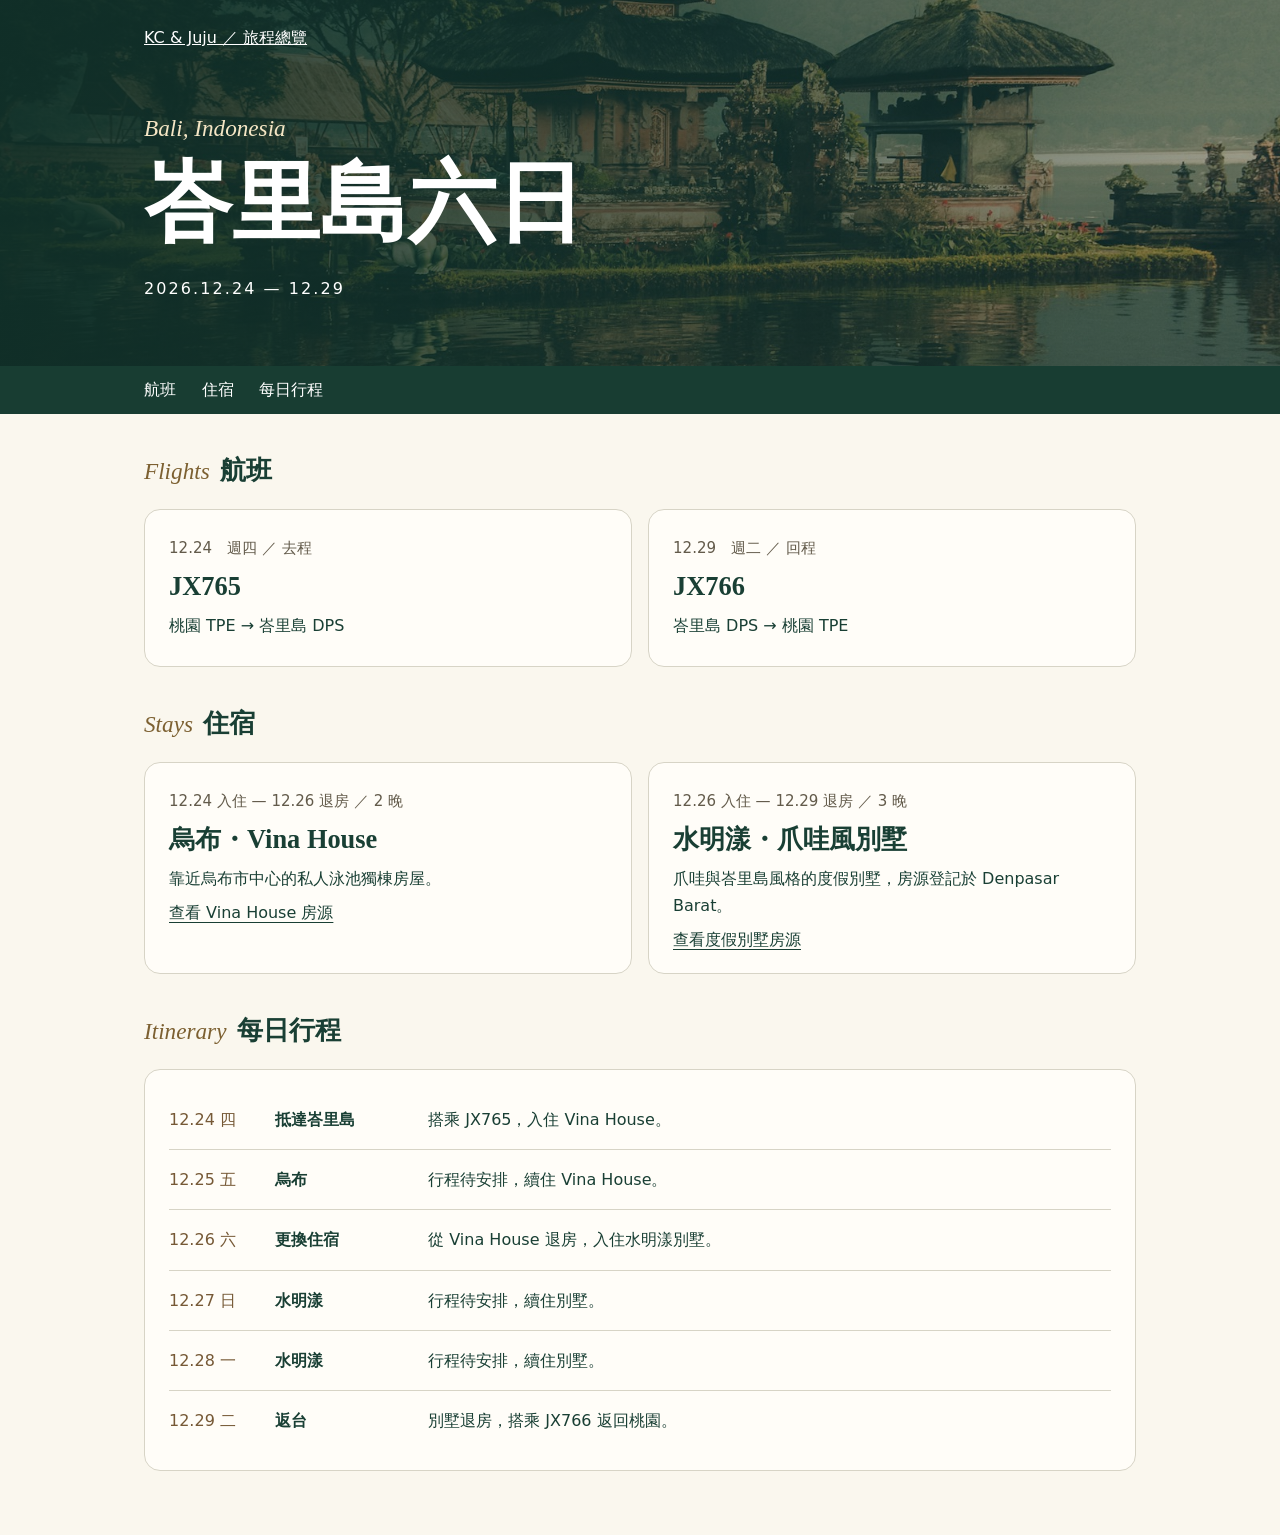
==== bali/index.html @ bf8ced85 "Add Bali travel journal and atlas entry" ====
<!doctype html>
<html lang="zh-Hant">
<head>
  <meta charset="utf-8">
  <meta name="viewport" content="width=device-width, initial-scale=1">
  <meta name="theme-color" content="#183d32">
  <title>峇里島六日｜KC &amp; Juju 的旅行手帳</title>
  <link rel="stylesheet" href="journal.css">
</head>
<body>
  <header>
    <div class="wrap">
      <a href="../">KC &amp; Juju ／ 旅程總覽</a>
      <p class="destination" lang="en">Bali, Indonesia</p>
      <h1>峇里島六日</h1>
      <p class="dates">2026.12.24 — 12.29</p>
    </div>
  </header>
  <nav aria-label="行程章節"><div class="wrap"><a href="#flights">航班</a><a href="#stays">住宿</a><a href="#days">每日行程</a></div></nav>
  <main class="wrap">
    <section id="flights">
      <h2><i lang="en">Flights</i> 航班</h2>
      <div class="pair">
        <article><p class="meta">12.24　週四 ／ 去程</p><h3>JX765</h3><p>桃園 TPE → 峇里島 DPS</p></article>
        <article><p class="meta">12.29　週二 ／ 回程</p><h3>JX766</h3><p>峇里島 DPS → 桃園 TPE</p></article>
      </div>
    </section>
    <section id="stays">
      <h2><i lang="en">Stays</i> 住宿</h2>
      <div class="pair">
        <article><p class="meta">12.24 入住 — 12.26 退房 ／ 2 晚</p><h3>烏布・Vina House</h3><p>靠近烏布市中心的私人泳池獨棟房屋。</p><a href="https://www.airbnb.com.tw/rooms/569658721589274734">查看 Vina House 房源</a></article>
        <article><p class="meta">12.26 入住 — 12.29 退房 ／ 3 晚</p><h3>水明漾・爪哇風別墅</h3><p>爪哇與峇里島風格的度假別墅，房源登記於 Denpasar Barat。</p><a href="https://www.airbnb.com.tw/rooms/1516705248567126887">查看度假別墅房源</a></article>
      </div>
    </section>
    <section id="days">
      <h2><i lang="en">Itinerary</i> 每日行程</h2>
      <ol>
        <li><time datetime="2026-12-24">12.24 四</time><strong>抵達峇里島</strong><span>搭乘 JX765，入住 Vina House。</span></li>
        <li><time datetime="2026-12-25">12.25 五</time><strong>烏布</strong><span>行程待安排，續住 Vina House。</span></li>
        <li><time datetime="2026-12-26">12.26 六</time><strong>更換住宿</strong><span>從 Vina House 退房，入住水明漾別墅。</span></li>
        <li><time datetime="2026-12-27">12.27 日</time><strong>水明漾</strong><span>行程待安排，續住別墅。</span></li>
        <li><time datetime="2026-12-28">12.28 一</time><strong>水明漾</strong><span>行程待安排，續住別墅。</span></li>
        <li><time datetime="2026-12-29">12.29 二</time><strong>返台</strong><span>別墅退房，搭乘 JX766 返回桃園。</span></li>
      </ol>
    </section>
  </main>
</body>
</html>
---- bali/journal.css ----
:root { --forest:#193f34; --paper:#faf7ee; --line:#d7d4c6; }
* { box-sizing:border-box; }
body { margin:0; background:var(--paper); color:var(--forest); font:1rem/1.7 system-ui,sans-serif; }
.wrap { width:min(100% - 2.5rem,62rem); margin:auto; }
header { color:#fff; background:linear-gradient(90deg,#102f27ed,#102f2766), url(bali.jpg) center 51% / cover; }
header .wrap { padding:1.5rem 0 3rem; }
header a { color:#fff; }
.destination,h2 i { font:italic 1.45rem Georgia,serif; }
.destination { margin:4rem 0 .4rem; color:#f5e6c5; }
h1,h2,h3 { font-family:Georgia,"Songti TC",serif; line-height:1.25; }
h1 { font-size:clamp(3rem,8vw,5.5rem); margin:0; }
.dates,.meta,time { font-variant-numeric:tabular-nums; }
.dates { letter-spacing:.13em; }
nav { position:sticky; top:0; background:#183d32; z-index:1; }
nav .wrap { display:flex; gap:1.6rem; }
nav a { color:white; padding:.65rem 0; text-decoration:none; }
a:hover { text-decoration:underline; }
main { padding-bottom:4rem; }
section { margin-top:2.5rem; scroll-margin-top:4.5rem; }
h2 { display:flex; align-items:baseline; gap:.65rem; font-size:1.65rem; }
h2 i { color:#7c6031; }
.pair { display:grid; grid-template-columns:repeat(2,minmax(0,1fr)); gap:1rem; }
article,ol { background:#fffdf8; border:1px solid var(--line); border-radius:1rem; padding:1.25rem 1.5rem; }
article p { margin:.4rem 0; }
.meta { color:#635b4b; font-size:.94rem; }
h3 { margin:.55rem 0; font-size:1.65rem; }
article a { color:var(--forest); text-underline-offset:.25em; }
ol { list-style:none; margin:0; }
li { display:grid; grid-template-columns:6rem 9rem 1fr; gap:.6rem; padding:1rem 0; }
li + li { border-top:1px solid var(--line); }
time { color:#765936; }
@media(max-width:40rem) {
  .pair { grid-template-columns:1fr; }
  li { grid-template-columns:5rem 1fr; }
  li span { grid-column:2; }
}
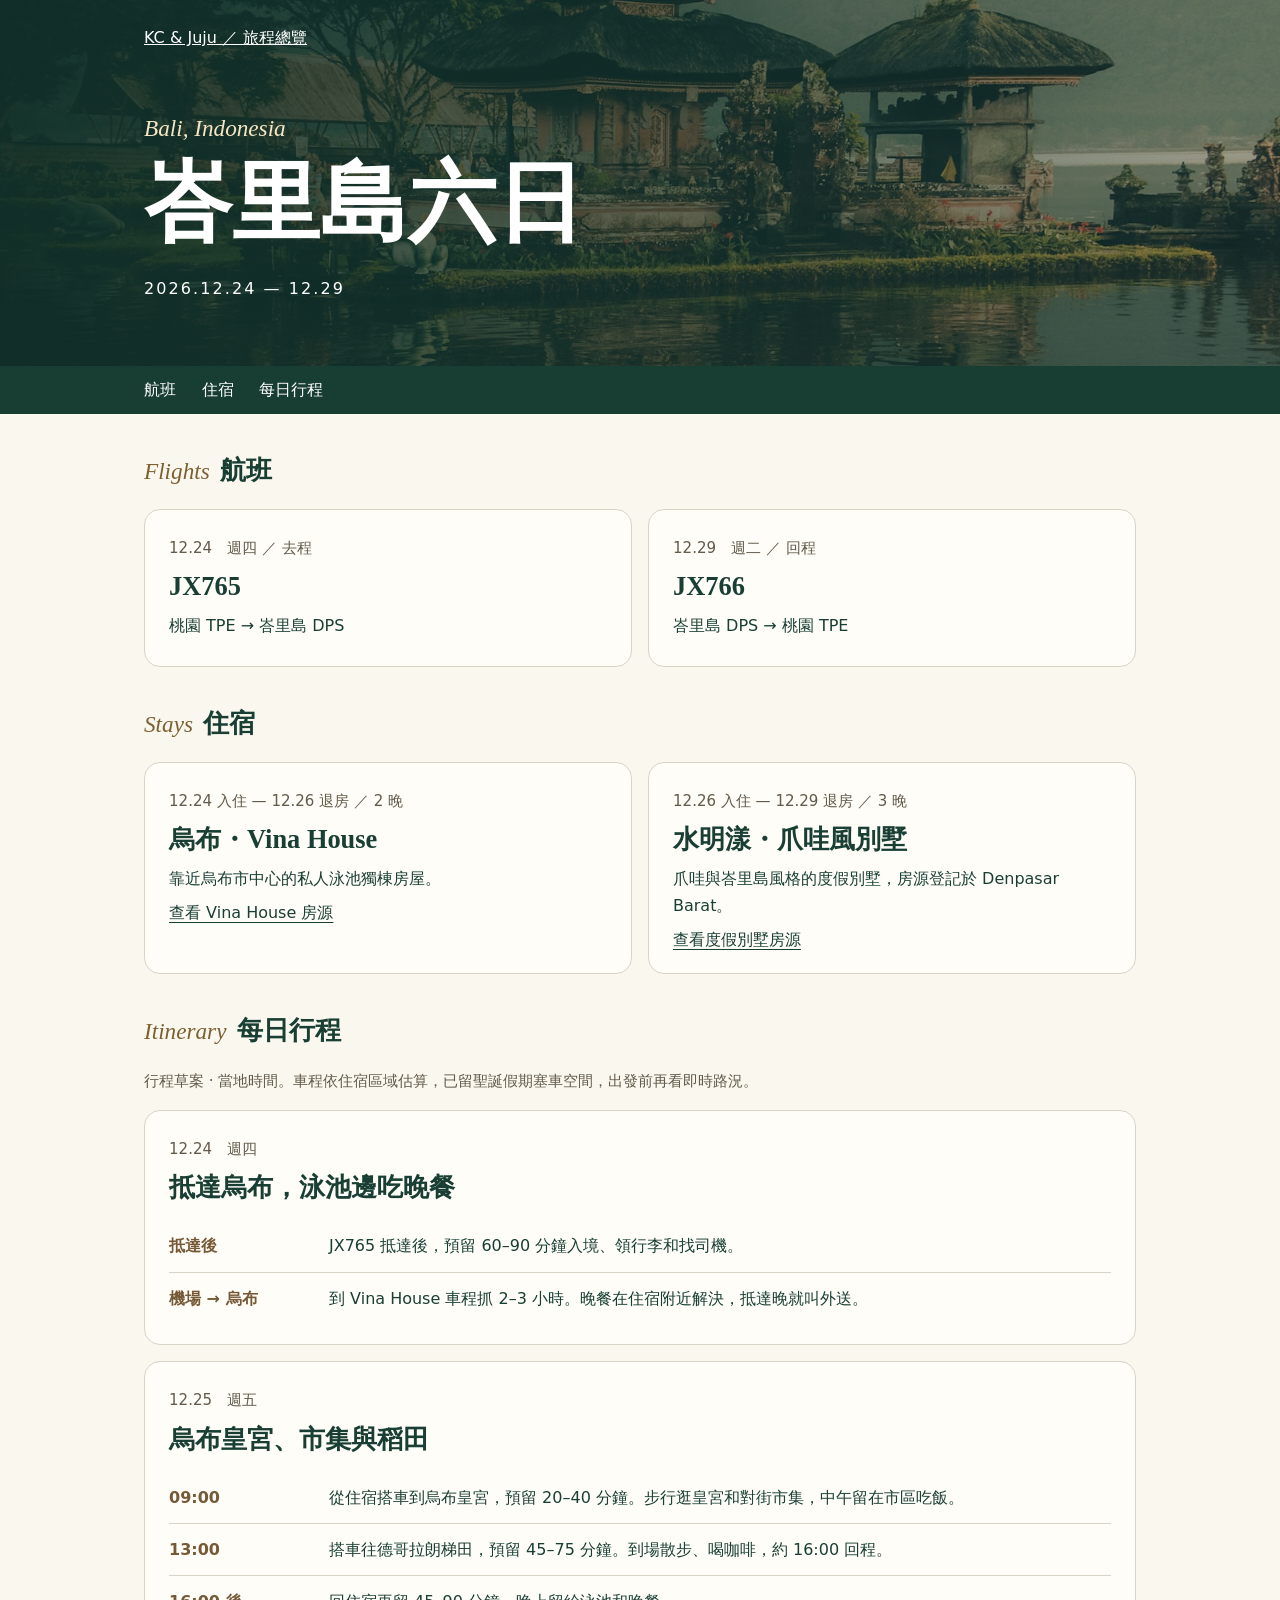
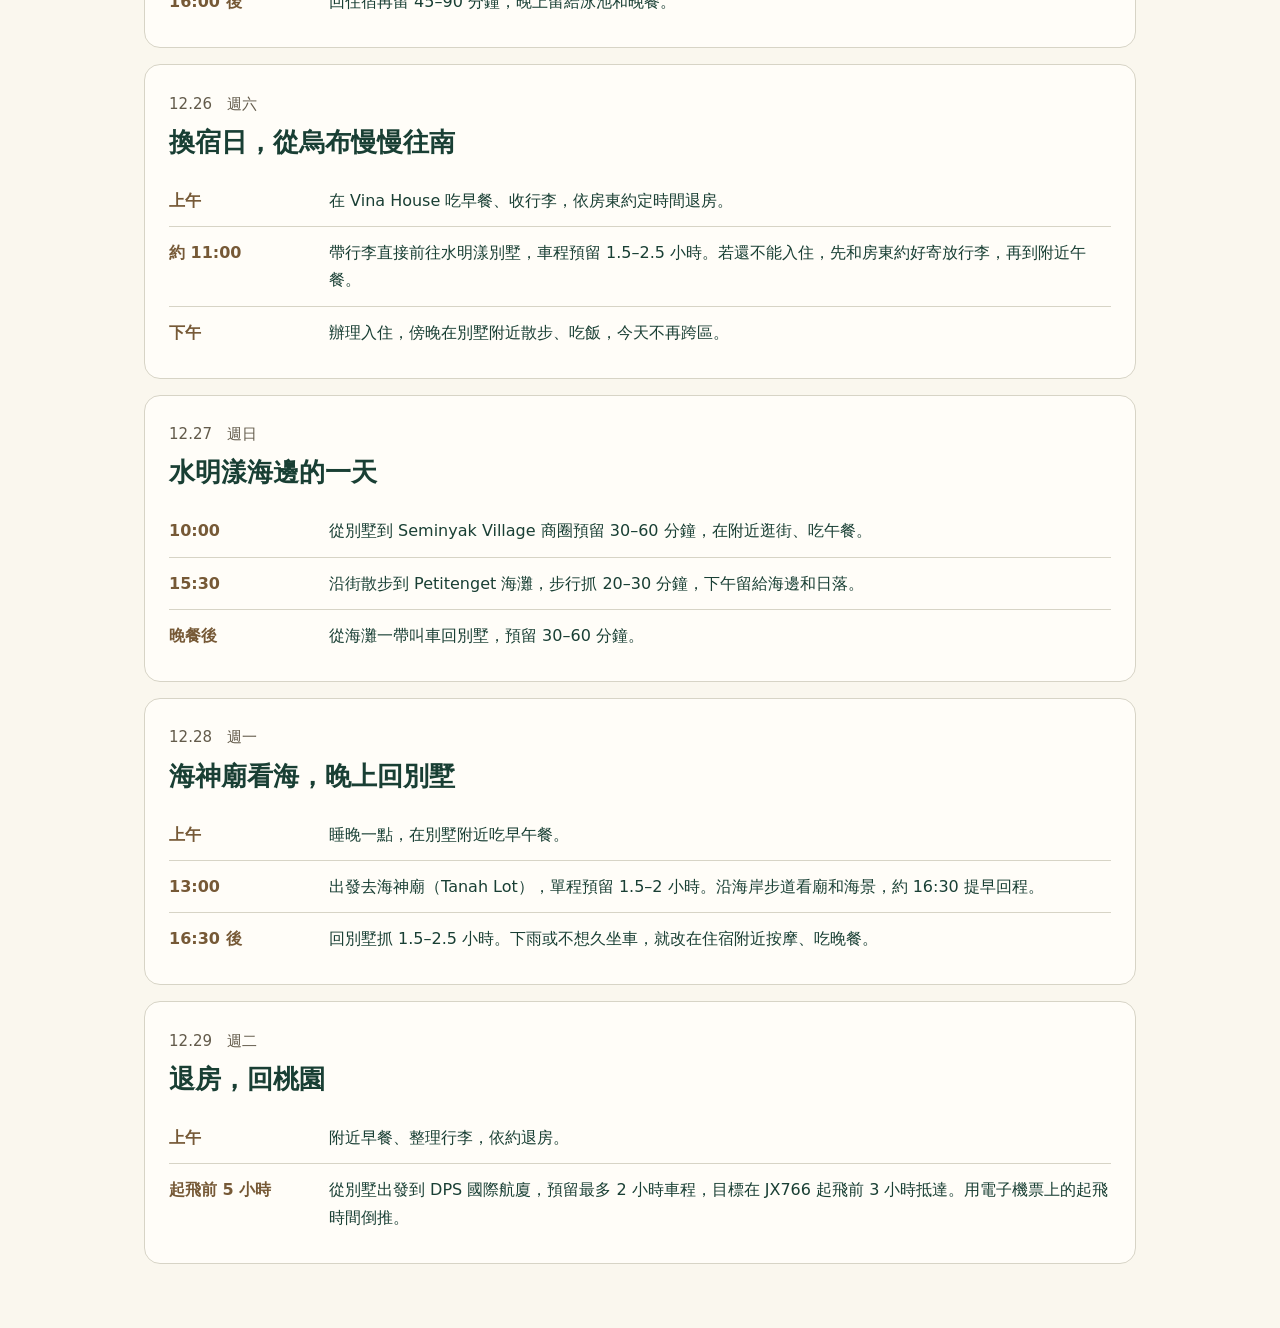
==== commit 87cf9ebb: "Plan six Bali days with holiday transfer buffers" ====
--- a/bali/index.html
+++ b/bali/index.html
@@ -34,14 +34,61 @@
     </section>
     <section id="days">
       <h2><i lang="en">Itinerary</i> 每日行程</h2>
-      <ol>
-        <li><time datetime="2026-12-24">12.24 四</time><strong>抵達峇里島</strong><span>搭乘 JX765，入住 Vina House。</span></li>
-        <li><time datetime="2026-12-25">12.25 五</time><strong>烏布</strong><span>行程待安排，續住 Vina House。</span></li>
-        <li><time datetime="2026-12-26">12.26 六</time><strong>更換住宿</strong><span>從 Vina House 退房，入住水明漾別墅。</span></li>
-        <li><time datetime="2026-12-27">12.27 日</time><strong>水明漾</strong><span>行程待安排，續住別墅。</span></li>
-        <li><time datetime="2026-12-28">12.28 一</time><strong>水明漾</strong><span>行程待安排，續住別墅。</span></li>
-        <li><time datetime="2026-12-29">12.29 二</time><strong>返台</strong><span>別墅退房，搭乘 JX766 返回桃園。</span></li>
-      </ol>
+      <p class="meta">行程草案 · 當地時間。車程依住宿區域估算，已留聖誕假期塞車空間，出發前再看即時路況。</p>
+      <div class="agenda">
+        <article>
+          <p class="meta"><time datetime="2026-12-24">12.24　週四</time></p>
+          <h3>抵達烏布，泳池邊吃晚餐</h3>
+          <dl>
+            <div><dt>抵達後</dt><dd>JX765 抵達後，預留 60–90 分鐘入境、領行李和找司機。</dd></div>
+            <div><dt>機場 → 烏布</dt><dd>到 Vina House 車程抓 2–3 小時。晚餐在住宿附近解決，抵達晚就叫外送。</dd></div>
+          </dl>
+        </article>
+        <article>
+          <p class="meta"><time datetime="2026-12-25">12.25　週五</time></p>
+          <h3>烏布皇宮、市集與稻田</h3>
+          <dl>
+            <div><dt>09:00</dt><dd>從住宿搭車到烏布皇宮，預留 20–40 分鐘。步行逛皇宮和對街市集，中午留在市區吃飯。</dd></div>
+            <div><dt>13:00</dt><dd>搭車往德哥拉朗梯田，預留 45–75 分鐘。到場散步、喝咖啡，約 16:00 回程。</dd></div>
+            <div><dt>16:00 後</dt><dd>回住宿再留 45–90 分鐘，晚上留給泳池和晚餐。</dd></div>
+          </dl>
+        </article>
+        <article>
+          <p class="meta"><time datetime="2026-12-26">12.26　週六</time></p>
+          <h3>換宿日，從烏布慢慢往南</h3>
+          <dl>
+            <div><dt>上午</dt><dd>在 Vina House 吃早餐、收行李，依房東約定時間退房。</dd></div>
+            <div><dt>約 11:00</dt><dd>帶行李直接前往水明漾別墅，車程預留 1.5–2.5 小時。若還不能入住，先和房東約好寄放行李，再到附近午餐。</dd></div>
+            <div><dt>下午</dt><dd>辦理入住，傍晚在別墅附近散步、吃飯，今天不再跨區。</dd></div>
+          </dl>
+        </article>
+        <article>
+          <p class="meta"><time datetime="2026-12-27">12.27　週日</time></p>
+          <h3>水明漾海邊的一天</h3>
+          <dl>
+            <div><dt>10:00</dt><dd>從別墅到 Seminyak Village 商圈預留 30–60 分鐘，在附近逛街、吃午餐。</dd></div>
+            <div><dt>15:30</dt><dd>沿街散步到 Petitenget 海灘，步行抓 20–30 分鐘，下午留給海邊和日落。</dd></div>
+            <div><dt>晚餐後</dt><dd>從海灘一帶叫車回別墅，預留 30–60 分鐘。</dd></div>
+          </dl>
+        </article>
+        <article>
+          <p class="meta"><time datetime="2026-12-28">12.28　週一</time></p>
+          <h3>海神廟看海，晚上回別墅</h3>
+          <dl>
+            <div><dt>上午</dt><dd>睡晚一點，在別墅附近吃早午餐。</dd></div>
+            <div><dt>13:00</dt><dd>出發去海神廟（Tanah Lot），單程預留 1.5–2 小時。沿海岸步道看廟和海景，約 16:30 提早回程。</dd></div>
+            <div><dt>16:30 後</dt><dd>回別墅抓 1.5–2.5 小時。下雨或不想久坐車，就改在住宿附近按摩、吃晚餐。</dd></div>
+          </dl>
+        </article>
+        <article>
+          <p class="meta"><time datetime="2026-12-29">12.29　週二</time></p>
+          <h3>退房，回桃園</h3>
+          <dl>
+            <div><dt>上午</dt><dd>附近早餐、整理行李，依約退房。</dd></div>
+            <div><dt>起飛前 5 小時</dt><dd>從別墅出發到 DPS 國際航廈，預留最多 2 小時車程，目標在 JX766 起飛前 3 小時抵達。用電子機票上的起飛時間倒推。</dd></div>
+          </dl>
+        </article>
+      </div>
     </section>
   </main>
 </body>
--- a/bali/journal.css
+++ b/bali/journal.css
@@ -20,17 +20,18 @@
 h2 { display:flex; align-items:baseline; gap:.65rem; font-size:1.65rem; }
 h2 i { color:#7c6031; }
 .pair { display:grid; grid-template-columns:repeat(2,minmax(0,1fr)); gap:1rem; }
-article,ol { background:#fffdf8; border:1px solid var(--line); border-radius:1rem; padding:1.25rem 1.5rem; }
+article { background:#fffdf8; border:1px solid var(--line); border-radius:1rem; padding:1.25rem 1.5rem; }
 article p { margin:.4rem 0; }
 .meta { color:#635b4b; font-size:.94rem; }
 h3 { margin:.55rem 0; font-size:1.65rem; }
 article a { color:var(--forest); text-underline-offset:.25em; }
-ol { list-style:none; margin:0; }
-li { display:grid; grid-template-columns:6rem 9rem 1fr; gap:.6rem; padding:1rem 0; }
-li + li { border-top:1px solid var(--line); }
-time { color:#765936; }
+.agenda { display:grid; gap:1rem; }
+dl { margin:1rem 0 0; }
+dl div { display:grid; grid-template-columns:9rem 1fr; gap:1rem; padding:.75rem 0; }
+dl div + div { border-top:1px solid var(--line); }
+dt { color:#765936; font-weight:600; }
+dd { margin:0; }
 @media(max-width:40rem) {
   .pair { grid-template-columns:1fr; }
-  li { grid-template-columns:5rem 1fr; }
-  li span { grid-column:2; }
+  dl div { grid-template-columns:1fr; gap:.15rem; }
 }
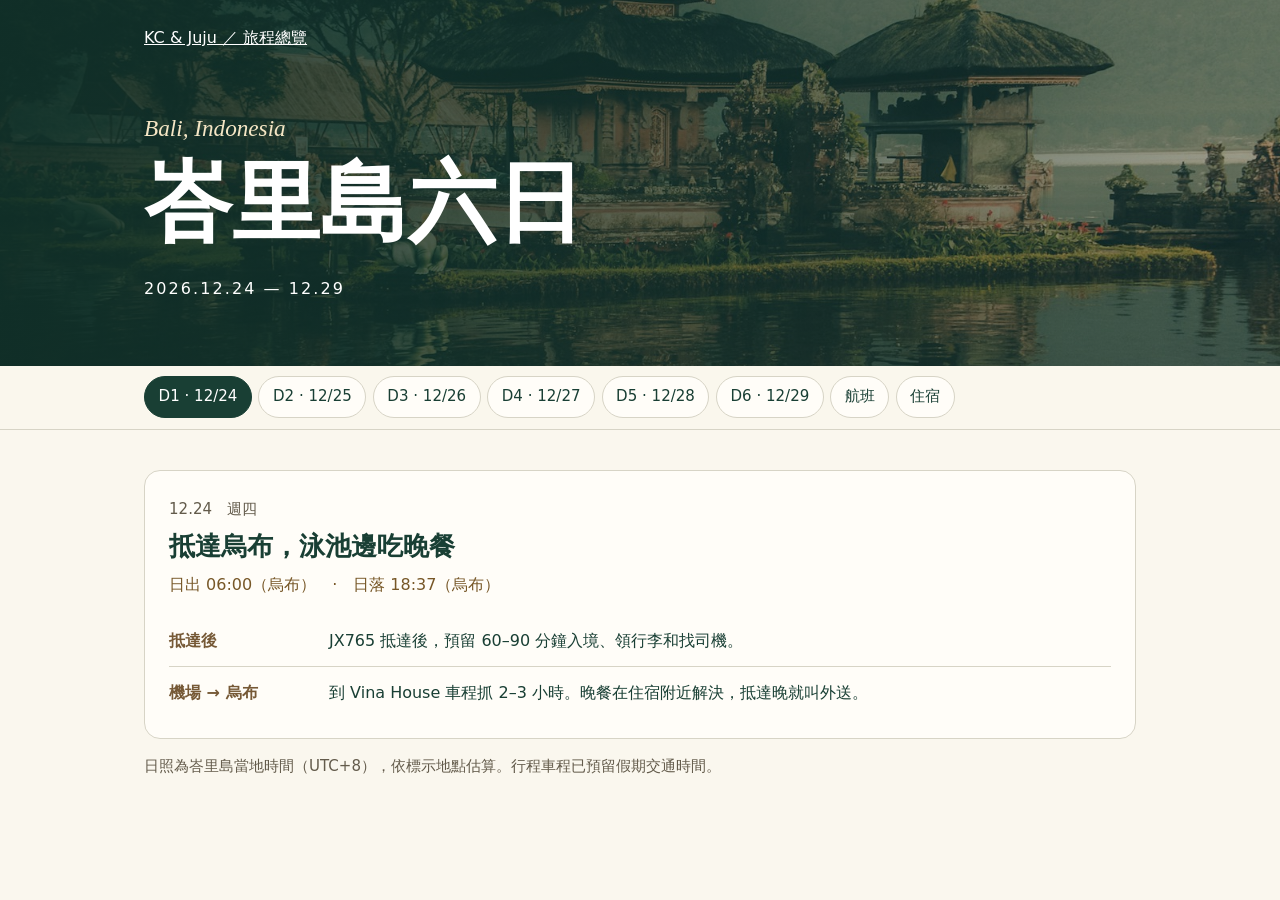
==== commit 10feecbc: "Match daily itinerary tabs and add local solar times" ====
--- a/bali/index.html
+++ b/bali/index.html
@@ -16,8 +16,75 @@
       <p class="dates">2026.12.24 — 12.29</p>
     </div>
   </header>
-  <nav aria-label="行程章節"><div class="wrap"><a href="#flights">航班</a><a href="#stays">住宿</a><a href="#days">每日行程</a></div></nav>
+  <nav id="days" aria-label="行程分頁"><div class="wrap tab-strip">
+    <a id="tab-day-1" href="#day-1">D1 · 12/24</a>
+    <a id="tab-day-2" href="#day-2">D2 · 12/25</a>
+    <a id="tab-day-3" href="#day-3">D3 · 12/26</a>
+    <a id="tab-day-4" href="#day-4">D4 · 12/27</a>
+    <a id="tab-day-5" href="#day-5">D5 · 12/28</a>
+    <a id="tab-day-6" href="#day-6">D6 · 12/29</a>
+    <a id="tab-flights" href="#flights">航班</a>
+    <a id="tab-stays" href="#stays">住宿</a>
+  </div></nav>
   <main class="wrap">
+    <section id="day-1" class="day-panel"><article>
+          <p class="meta"><time datetime="2026-12-24">12.24　週四</time></p>
+          <h2>抵達烏布，泳池邊吃晚餐</h2>
+          <p class="sun">日出 06:00（烏布）　·　日落 18:37（烏布）</p>
+          <dl>
+            <div><dt>抵達後</dt><dd>JX765 抵達後，預留 60–90 分鐘入境、領行李和找司機。</dd></div>
+            <div><dt>機場 → 烏布</dt><dd>到 Vina House 車程抓 2–3 小時。晚餐在住宿附近解決，抵達晚就叫外送。</dd></div>
+          </dl>
+        </article></section>
+    <section id="day-2" class="day-panel"><article>
+          <p class="meta"><time datetime="2026-12-25">12.25　週五</time></p>
+          <h2>烏布皇宮、市集與稻田</h2>
+          <p class="sun">日出 06:00（烏布）　·　日落 18:37（烏布）</p>
+          <dl>
+            <div><dt>09:00</dt><dd>從住宿搭車到烏布皇宮，預留 20–40 分鐘。步行逛皇宮和對街市集，中午留在市區吃飯。</dd></div>
+            <div><dt>13:00</dt><dd>搭車往德哥拉朗梯田，預留 45–75 分鐘。到場散步、喝咖啡，約 16:00 回程。</dd></div>
+            <div><dt>16:00 後</dt><dd>回住宿再留 45–90 分鐘，晚上留給泳池和晚餐。</dd></div>
+          </dl>
+        </article></section>
+    <section id="day-3" class="day-panel"><article>
+          <p class="meta"><time datetime="2026-12-26">12.26　週六</time></p>
+          <h2>換宿日，從烏布慢慢往南</h2>
+          <p class="sun">日出 06:01（烏布）　·　日落 18:38（水明漾）</p>
+          <dl>
+            <div><dt>上午</dt><dd>在 Vina House 吃早餐、收行李，依房東約定時間退房。</dd></div>
+            <div><dt>約 11:00</dt><dd>帶行李直接前往水明漾別墅，車程預留 1.5–2.5 小時。若還不能入住，先和房東約好寄放行李，再到附近午餐。</dd></div>
+            <div><dt>下午</dt><dd>辦理入住，傍晚在別墅附近散步、吃飯，今天不再跨區。</dd></div>
+          </dl>
+        </article></section>
+    <section id="day-4" class="day-panel"><article>
+          <p class="meta"><time datetime="2026-12-27">12.27　週日</time></p>
+          <h2>水明漾海邊的一天</h2>
+          <p class="sun">日出 06:01（水明漾）　·　日落 18:39（水明漾）</p>
+          <dl>
+            <div><dt>10:00</dt><dd>從別墅到 Seminyak Village 商圈預留 30–60 分鐘，在附近逛街、吃午餐。</dd></div>
+            <div><dt>15:30</dt><dd>沿街散步到 Petitenget 海灘，步行抓 20–30 分鐘，下午留給海邊和日落。</dd></div>
+            <div><dt>晚餐後</dt><dd>從海灘一帶叫車回別墅，預留 30–60 分鐘。</dd></div>
+          </dl>
+        </article></section>
+    <section id="day-5" class="day-panel"><article>
+          <p class="meta"><time datetime="2026-12-28">12.28　週一</time></p>
+          <h2>海神廟看海，晚上回別墅</h2>
+          <p class="sun">日出 06:02（水明漾）　·　日落 18:39（水明漾）</p>
+          <dl>
+            <div><dt>上午</dt><dd>睡晚一點，在別墅附近吃早午餐。</dd></div>
+            <div><dt>13:00</dt><dd>出發去海神廟（Tanah Lot），單程預留 1.5–2 小時。沿海岸步道看廟和海景，約 16:30 提早回程。</dd></div>
+            <div><dt>16:30 後</dt><dd>回別墅抓 1.5–2.5 小時。下雨或不想久坐車，就改在住宿附近按摩、吃晚餐。</dd></div>
+          </dl>
+        </article></section>
+    <section id="day-6" class="day-panel"><article>
+          <p class="meta"><time datetime="2026-12-29">12.29　週二</time></p>
+          <h2>退房，回桃園</h2>
+          <p class="sun">日出 06:03（水明漾）　·　日落 18:40（水明漾）</p>
+          <dl>
+            <div><dt>上午</dt><dd>附近早餐、整理行李，依約退房。</dd></div>
+            <div><dt>起飛前 5 小時</dt><dd>從別墅出發到 DPS 國際航廈，預留最多 2 小時車程，目標在 JX766 起飛前 3 小時抵達。用電子機票上的起飛時間倒推。</dd></div>
+          </dl>
+        </article></section>
     <section id="flights">
       <h2><i lang="en">Flights</i> 航班</h2>
       <div class="pair">
@@ -32,64 +99,8 @@
         <article><p class="meta">12.26 入住 — 12.29 退房 ／ 3 晚</p><h3>水明漾・爪哇風別墅</h3><p>爪哇與峇里島風格的度假別墅，房源登記於 Denpasar Barat。</p><a href="https://www.airbnb.com.tw/rooms/1516705248567126887">查看度假別墅房源</a></article>
       </div>
     </section>
-    <section id="days">
-      <h2><i lang="en">Itinerary</i> 每日行程</h2>
-      <p class="meta">行程草案 · 當地時間。車程依住宿區域估算，已留聖誕假期塞車空間，出發前再看即時路況。</p>
-      <div class="agenda">
-        <article>
-          <p class="meta"><time datetime="2026-12-24">12.24　週四</time></p>
-          <h3>抵達烏布，泳池邊吃晚餐</h3>
-          <dl>
-            <div><dt>抵達後</dt><dd>JX765 抵達後，預留 60–90 分鐘入境、領行李和找司機。</dd></div>
-            <div><dt>機場 → 烏布</dt><dd>到 Vina House 車程抓 2–3 小時。晚餐在住宿附近解決，抵達晚就叫外送。</dd></div>
-          </dl>
-        </article>
-        <article>
-          <p class="meta"><time datetime="2026-12-25">12.25　週五</time></p>
-          <h3>烏布皇宮、市集與稻田</h3>
-          <dl>
-            <div><dt>09:00</dt><dd>從住宿搭車到烏布皇宮，預留 20–40 分鐘。步行逛皇宮和對街市集，中午留在市區吃飯。</dd></div>
-            <div><dt>13:00</dt><dd>搭車往德哥拉朗梯田，預留 45–75 分鐘。到場散步、喝咖啡，約 16:00 回程。</dd></div>
-            <div><dt>16:00 後</dt><dd>回住宿再留 45–90 分鐘，晚上留給泳池和晚餐。</dd></div>
-          </dl>
-        </article>
-        <article>
-          <p class="meta"><time datetime="2026-12-26">12.26　週六</time></p>
-          <h3>換宿日，從烏布慢慢往南</h3>
-          <dl>
-            <div><dt>上午</dt><dd>在 Vina House 吃早餐、收行李，依房東約定時間退房。</dd></div>
-            <div><dt>約 11:00</dt><dd>帶行李直接前往水明漾別墅，車程預留 1.5–2.5 小時。若還不能入住，先和房東約好寄放行李，再到附近午餐。</dd></div>
-            <div><dt>下午</dt><dd>辦理入住，傍晚在別墅附近散步、吃飯，今天不再跨區。</dd></div>
-          </dl>
-        </article>
-        <article>
-          <p class="meta"><time datetime="2026-12-27">12.27　週日</time></p>
-          <h3>水明漾海邊的一天</h3>
-          <dl>
-            <div><dt>10:00</dt><dd>從別墅到 Seminyak Village 商圈預留 30–60 分鐘，在附近逛街、吃午餐。</dd></div>
-            <div><dt>15:30</dt><dd>沿街散步到 Petitenget 海灘，步行抓 20–30 分鐘，下午留給海邊和日落。</dd></div>
-            <div><dt>晚餐後</dt><dd>從海灘一帶叫車回別墅，預留 30–60 分鐘。</dd></div>
-          </dl>
-        </article>
-        <article>
-          <p class="meta"><time datetime="2026-12-28">12.28　週一</time></p>
-          <h3>海神廟看海，晚上回別墅</h3>
-          <dl>
-            <div><dt>上午</dt><dd>睡晚一點，在別墅附近吃早午餐。</dd></div>
-            <div><dt>13:00</dt><dd>出發去海神廟（Tanah Lot），單程預留 1.5–2 小時。沿海岸步道看廟和海景，約 16:30 提早回程。</dd></div>
-            <div><dt>16:30 後</dt><dd>回別墅抓 1.5–2.5 小時。下雨或不想久坐車，就改在住宿附近按摩、吃晚餐。</dd></div>
-          </dl>
-        </article>
-        <article>
-          <p class="meta"><time datetime="2026-12-29">12.29　週二</time></p>
-          <h3>退房，回桃園</h3>
-          <dl>
-            <div><dt>上午</dt><dd>附近早餐、整理行李，依約退房。</dd></div>
-            <div><dt>起飛前 5 小時</dt><dd>從別墅出發到 DPS 國際航廈，預留最多 2 小時車程，目標在 JX766 起飛前 3 小時抵達。用電子機票上的起飛時間倒推。</dd></div>
-          </dl>
-        </article>
-      </div>
-    </section>
+    <p class="meta">日照為峇里島當地時間（UTC+8），依標示地點估算。行程車程已預留假期交通時間。</p>
   </main>
+  <script src="tabs.js"></script>
 </body>
 </html>
--- a/bali/journal.css
+++ b/bali/journal.css
@@ -35,3 +35,9 @@
   .pair { grid-template-columns:1fr; }
   dl div { grid-template-columns:1fr; gap:.15rem; }
 }
+nav { background:#faf7eef7; border-bottom:1px solid var(--line); }
+nav .tab-strip { overflow-x:auto; gap:.4rem; padding-block:.65rem; }
+.tab-strip a { flex:none; padding:.45rem .85rem; color:var(--forest); border:1px solid var(--line); border-radius:2rem; background:#fffdf8; font-size:.94rem; }
+.tab-strip [aria-selected=true] { background:var(--forest); border-color:var(--forest); color:white; }
+.day-panel h2 { margin:.5rem 0; }
+.sun { color:#775727; font-variant-numeric:tabular-nums; }
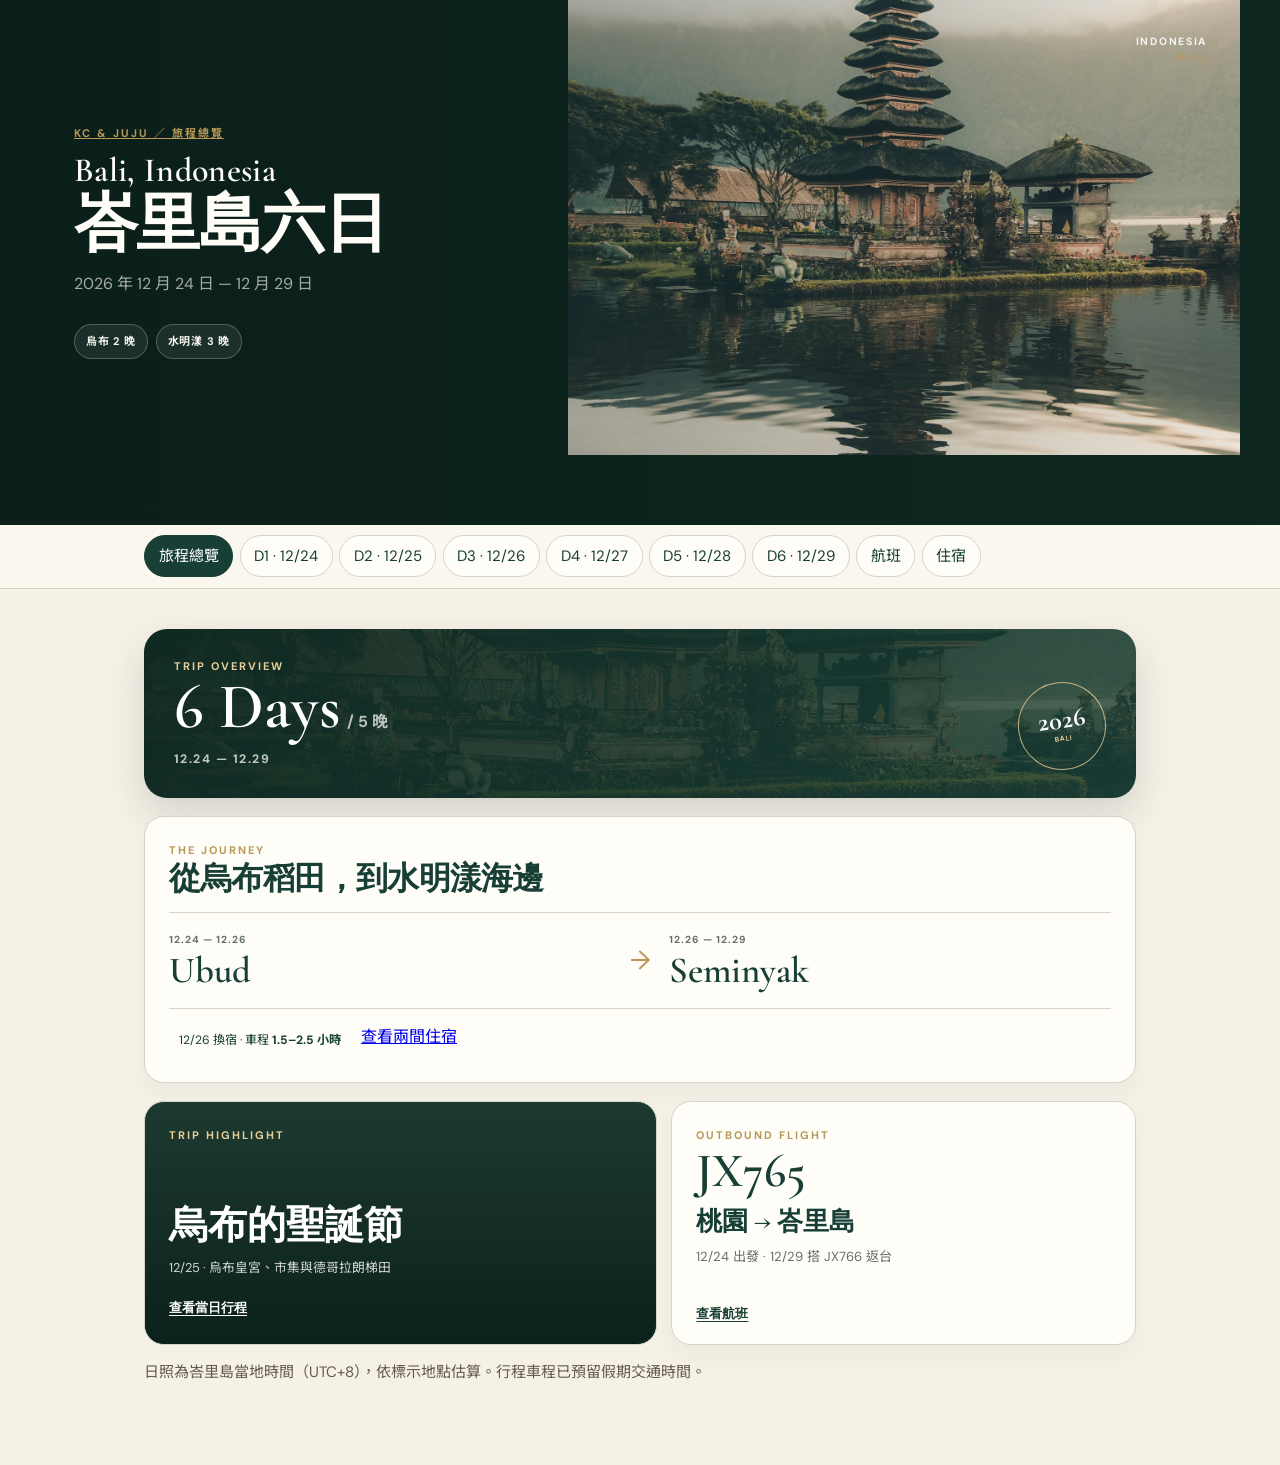
==== commit 17648f56: "Use the UK journal overview as the Bali landing tab" ====
--- a/bali/index.html
+++ b/bali/index.html
@@ -6,17 +6,23 @@
   <meta name="theme-color" content="#183d32">
   <title>峇里島六日｜KC &amp; Juju 的旅行手帳</title>
   <link rel="stylesheet" href="journal.css">
+<link href="https://fonts.googleapis.com/css2?family=Cormorant+Garamond:ital,wght@0,500;0,600;0,700;1,600&family=DM+Sans:wght@400;500;600;700&family=Noto+Sans+TC:wght@400;500;600;700&display=swap" rel="stylesheet">
+  <link rel="stylesheet" href="overview.css">
 </head>
 <body>
-  <header>
-    <div class="wrap">
-      <a href="../">KC &amp; Juju ／ 旅程總覽</a>
-      <p class="destination" lang="en">Bali, Indonesia</p>
-      <h1>峇里島六日</h1>
-      <p class="dates">2026.12.24 — 12.29</p>
+  <header class="hero">
+    <div class="hero-inner">
+      <div class="hero-copy">
+        <a class="eyebrow" href="../">KC &amp; Juju ／ 旅程總覽</a>
+        <h1><span>Bali, Indonesia</span>峇里島六日</h1>
+        <p>2026 年 12 月 24 日 — 12 月 29 日</p>
+        <div class="trip-summary"><span class="summary-pill">烏布 2 晚</span><span class="summary-pill">水明漾 3 晚</span></div>
+      </div>
+      <div class="hero-visual"><div class="hero-visual-label">INDONESIA<br><span>BALI</span></div></div>
     </div>
   </header>
   <nav id="days" aria-label="行程分頁"><div class="wrap tab-strip">
+    <a id="tab-overview" href="#overview">旅程總覽</a>
     <a id="tab-day-1" href="#day-1">D1 · 12/24</a>
     <a id="tab-day-2" href="#day-2">D2 · 12/25</a>
     <a id="tab-day-3" href="#day-3">D3 · 12/26</a>
@@ -27,6 +33,27 @@
     <a id="tab-stays" href="#stays">住宿</a>
   </div></nav>
   <main class="wrap">
+    <section id="overview" aria-label="峇里島旅程總覽">
+      <div class="home-dashboard home-dashboard-v2">
+        <section class="home-status-card">
+          <div><div class="eyebrow">TRIP OVERVIEW</div><div class="progress-line"><strong>6 Days</strong><span>/ 5 晚</span></div><p>12.24 — 12.29</p></div>
+          <div class="status-seal">2026<span>BALI</span></div>
+        </section>
+        <section class="today-journey">
+          <div class="section-heading compact-heading"><div><div class="eyebrow">THE JOURNEY</div><h2>從烏布稻田，到水明漾海邊</h2></div></div>
+          <div class="journey-route-card">
+            <div class="location-block"><span>12.24 — 12.26</span><strong>Ubud</strong></div>
+            <div class="journey-arrow" aria-hidden="true">→</div>
+            <div class="location-block"><span>12.26 — 12.29</span><strong>Seminyak</strong></div>
+          </div>
+          <div class="journey-facts"><span>12/26 換宿 · 車程 <b>1.5–2.5 小時</b></span><a href="#stays">查看兩間住宿</a></div>
+        </section>
+        <div class="dashboard-feature-grid">
+          <article class="highlight-card castle-moment"><div class="eyebrow">TRIP HIGHLIGHT</div><h2>烏布的聖誕節</h2><p>12/25 · 烏布皇宮、市集與德哥拉朗梯田</p><a class="text-action inverse" href="#day-2">查看當日行程</a></article>
+          <article class="next-event-card"><div class="eyebrow">OUTBOUND FLIGHT</div><div class="next-event-time">JX765</div><h3>桃園 → 峇里島</h3><p>12/24 出發 · 12/29 搭 JX766 返台</p><a class="text-action" href="#flights">查看航班</a></article>
+        </div>
+      </div>
+    </section>
     <section id="day-1" class="day-panel"><article>
           <p class="meta"><time datetime="2026-12-24">12.24　週四</time></p>
           <h2>抵達烏布，泳池邊吃晚餐</h2>
--- a/bali/overview.css
+++ b/bali/overview.css
@@ -0,0 +1,173 @@
+/* Travel journal layout shared with the UK & Ireland itinerary. */
+.hero { background: linear-gradient(135deg, #263238, #455a64);
+    color: white;
+    padding: 42px 20px 36px; }
+.hero-inner { max-width: 1100px;
+    margin: auto; }
+.hero h1 { margin: 0;
+    font-size: clamp(2rem, 5vw, 3.2rem);
+    letter-spacing: 1px; }
+.hero p { margin: 8px 0 0;
+    opacity: .82; }
+.trip-summary { display: flex;
+    flex-wrap: wrap;
+    gap: 10px;
+    margin-top: 24px; }
+.summary-pill { background: rgba(255,255,255,.12);
+    border: 1px solid rgba(255,255,255,.18);
+    padding: 7px 13px;
+    border-radius: 999px;
+    font-size: .9rem; }
+@media (max-width: 600px) {
+.hero { padding: 30px 16px; }
+}
+.hero h1, .section-heading h2 { font-family: "Cormorant Garamond", "Noto Serif TC", Georgia, serif;
+    letter-spacing: -.025em; }
+.hero { position: relative;
+    overflow: hidden;
+    min-height: 525px;
+    padding: 0;
+    color: var(--paper);
+    background: var(--forest-deep); }
+.hero::after { content: "";
+    position: absolute;
+    inset: 0;
+    pointer-events: none;
+    background: linear-gradient(90deg, rgba(11, 31, 26, .95) 0%, rgba(11,31,26,.78) 45%, rgba(11,31,26,.32) 75%, rgba(11,31,26,.18)); }
+.hero-inner { position: relative;
+    z-index: 1;
+    display: grid;
+    grid-template-columns: minmax(0, .96fr) minmax(350px, .7fr);
+    max-width: 1200px;
+    min-height: 455px;
+    padding: 78px 34px 96px; }
+.hero-copy { align-self: end; max-width: 650px; }
+.eyebrow { color: var(--gold);
+    font-size: .69rem;
+    font-weight: 700;
+    letter-spacing: .18em;
+    text-transform: uppercase; }
+.hero h1 { max-width: 610px;
+    margin: 12px 0 10px;
+    color: #fffdf7;
+    font-size: clamp(3.1rem, 5vw, 4.75rem);
+    font-weight: 600;
+    line-height: .84; }
+.hero h1 span { display: block; font-size: .53em; margin-bottom: 13px; letter-spacing: .01em; }
+.hero p { max-width: 450px; margin: 18px 0 0; color: rgba(255,253,247,.77); font-size: 1rem; }
+.hero-visual { position: absolute;
+    inset: 0 0 0 44%;
+    background: linear-gradient(90deg, rgba(15,41,34,.36), rgba(15,41,34,.05)), url("bali.jpg") center / cover no-repeat;
+    filter: saturate(.8) contrast(.98); }
+.hero-visual-label { position: absolute;
+    right: 32px;
+    top: 34px;
+    color: rgba(255,255,255,.9);
+    font-size: .66rem;
+    font-weight: 700;
+    letter-spacing: .16em;
+    line-height: 1.55;
+    text-align: right; }
+.hero-visual-label span { color: var(--gold); }
+.trip-summary { gap: 8px; margin-top: 27px; }
+.summary-pill { padding: 7px 11px;
+    border: 1px solid rgba(255,253,247,.24);
+    border-radius: 999px;
+    color: rgba(255,253,247,.94);
+    background: rgba(255,253,247,.07);
+    font-size: .69rem;
+    font-weight: 700;
+    letter-spacing: .07em; }
+.home-dashboard { display: grid; gap: 26px; margin-bottom: 42px; }
+.home-dashboard > *, .section-heading > * { min-width: 0; }
+.text-action { display: inline-flex; gap: 12px; align-items: center; border: 0; padding: 0; color: inherit; background: transparent; cursor: pointer; font: 700 .82rem/1 "DM Sans", sans-serif; }
+.text-action span { font-size: 1.15em; transition: transform .2s; }
+.text-action:hover span { transform: translateX(4px); }
+.section-heading { display: flex; align-items: end; justify-content: space-between; gap: 18px; margin-bottom: 13px; }
+.section-heading h2 { margin: 5px 0 0; color: var(--forest); font-size: 2rem; line-height: .95; }
+.castle-moment { background-image: url("bali.jpg"); }
+@media (max-width: 760px) {
+.hero { min-height: 455px; }
+.hero-inner { display:block; min-height:455px; padding: 115px 21px 110px; }
+.hero-visual { inset:0; background-position:63% center; }
+.hero::after { background:linear-gradient(0deg,rgba(8,28,23,.96),rgba(8,28,23,.69) 54%,rgba(8,28,23,.28)); }
+.hero-copy { position:relative;z-index:1; }
+.hero h1 { font-size:3.45rem;max-width:355px; }
+.hero h1 span { font-size:.5em;margin-bottom:11px; }
+.hero p { font-size:.86rem; }
+.hero-visual-label { right:20px;top:19px;font-size:.58rem }
+.trip-summary { margin-top:19px }
+.summary-pill { font-size:.59rem;padding:6px 8px }
+.home-dashboard { gap:22px; margin-bottom:30px; }
+.section-heading h2 { font-size:1.85rem }
+}
+body.app-hub-home #overview > :not(.home-dashboard) { display: none; }
+.home-dashboard-v2 { display: grid; gap: 18px; margin-bottom: 0; }
+.home-dashboard-v2 > * { min-width: 0; }
+.home-status-card { display: flex; align-items: end; justify-content: space-between; gap: 20px; padding: 28px 30px; border-radius: 23px; color: #fff; background: linear-gradient(120deg, rgba(15,41,34,.96), rgba(23,63,53,.76)), url("bali.jpg") center / cover; box-shadow: 0 16px 38px rgba(15,41,34,.15); }
+.home-status-card .eyebrow { color: #e8cf97; }
+.progress-line { display:flex; align-items:baseline; gap:6px; margin:6px 0 14px; }
+.progress-line strong { font:600 clamp(2.7rem,5vw,4.5rem)/.78 "Cormorant Garamond",serif; }
+.progress-line span { color:rgba(255,255,255,.7); font-size:1rem; font-weight:700; }
+.home-status-card p { margin:9px 0 0; color:rgba(255,255,255,.74); font-size:.77rem; font-weight:700; letter-spacing:.12em; text-transform:uppercase; }
+.status-seal { display:grid; place-content:center; flex:0 0 auto; width:88px; height:88px; border:1px solid rgba(232,207,151,.8); border-radius:50%; color:#fff; font:700 1.65rem/.8 "Cormorant Garamond",serif; text-align:center; transform:rotate(-8deg); }
+.status-seal span { margin-top:5px; color:#e8cf97; font:700 .43rem/1 "DM Sans",sans-serif; letter-spacing:.11em; }
+.today-journey, .next-event-card { padding:24px; border:1px solid var(--line); border-radius:20px; background:var(--paper); box-shadow:0 10px 25px rgba(31,51,42,.045); }
+.compact-heading { margin-bottom:17px; }
+.compact-heading h2 { font-size:2rem; }
+.journey-route-card { display:grid; grid-template-columns:1fr auto 1fr; gap:18px; align-items:center; padding:18px 0; border-top:1px solid var(--line); border-bottom:1px solid var(--line); }
+.location-block span { display:block; color:var(--muted); font-size:.64rem; font-weight:700; letter-spacing:.1em; }
+.location-block strong { display:block; margin-top:5px; color:var(--forest); font:600 clamp(1.6rem,3vw,2.3rem)/1 "Cormorant Garamond",serif; }
+.journey-arrow { color:var(--gold); font-size:1.65rem; }
+.journey-facts { display:flex; flex-wrap:wrap; gap:10px; margin-top:14px; }
+.journey-facts span { padding:7px 10px; border-radius:999px; color:var(--forest); background:var(--sage-soft); font-size:.76rem; }
+.dashboard-feature-grid { display:grid; grid-template-columns:1.05fr .95fr; gap:14px; }
+.highlight-card { position:relative; min-height:220px; overflow:hidden; padding:24px; border-radius:20px; color:#fff; background:#203f35 center / cover; }
+.highlight-card::before { content:""; position:absolute; inset:0; background:linear-gradient(0deg,rgba(8,28,23,.86),rgba(8,28,23,.14)); }
+.highlight-card > * { position:relative; z-index:1; }
+.highlight-card .eyebrow { color:#e8cf97; }
+.highlight-card h2 { margin:57px 0 7px; color:#fff; font-size:2.45rem; }
+.highlight-card p { margin:0 0 14px; color:rgba(255,255,255,.82); font-size:.8rem; }
+.text-action.inverse { color:#fff; }
+.next-event-card { display:flex; flex-direction:column; }
+.next-event-card .eyebrow { color:var(--gold); }
+.next-event-time { margin-top:8px; color:var(--forest); font:600 3rem/.82 "Cormorant Garamond",serif; }
+.next-event-card h3 { margin:14px 0 7px; }
+.next-event-card p { margin:0 0 17px; color:var(--muted); font-size:.82rem; }
+.next-event-card .text-action { margin-top:auto; }
+@media (max-width:760px) {
+.home-dashboard-v2 { gap:13px; }
+.home-status-card { padding:23px 20px; border-radius:19px; }
+.progress-line strong { font-size:3.25rem; }
+.status-seal { width:67px; height:67px; font-size:1.25rem; }
+.status-seal span { font-size:.34rem; }
+.today-journey, .next-event-card { padding:19px 17px; border-radius:17px; }
+.compact-heading h2 { font-size:1.75rem; }
+.journey-route-card { gap:10px; padding:15px 0; }
+.location-block strong { font-size:1.55rem; }
+.location-block span { font-size:.56rem; }
+.journey-arrow { font-size:1.3rem; }
+.dashboard-feature-grid { grid-template-columns:1fr; gap:12px; }
+.highlight-card { min-height:206px; padding:20px; }
+.highlight-card h2 { margin-top:51px; font-size:2.2rem; }
+}
+.travel-page-intro .eyebrow { color:#e8cf97; }
+.map-page-intro .eyebrow { color:#e8cf97; }
+@media (max-width:760px) {
+.map-sidebar > .eyebrow { grid-column:1/-1; }
+}
+@media (max-width:760px) {
+.map-sidebar > .eyebrow { display:none; }
+}
+.weather-page-intro .eyebrow { color:#e8cf97; }
+.cabin-menu-shortcuts .eyebrow { color:#e8cf97; }
+:root { --ivory:#f6f1e7; --paper:#fffdf8; --forest:#173f35; --forest-deep:#0f2922; --ink:#132b25; --gold:#b89857; --muted:#627068; }
+body { background-color:var(--ivory); font-family:"DM Sans","Noto Sans TC",sans-serif; }
+.hero-inner { margin:auto; }
+.hero-copy { position:relative; z-index:2; }
+.hero h1, .home-dashboard h2, .home-dashboard h3 { font-family:"Cormorant Garamond","Noto Serif TC",Georgia,serif; }
+.home-dashboard section { margin:0; }
+.home-dashboard h2 { display:block; }
+.home-dashboard .next-event-card a { color:var(--forest); }
+.home-dashboard .highlight-card a { color:white; }
+[hidden] { display:none!important; }
